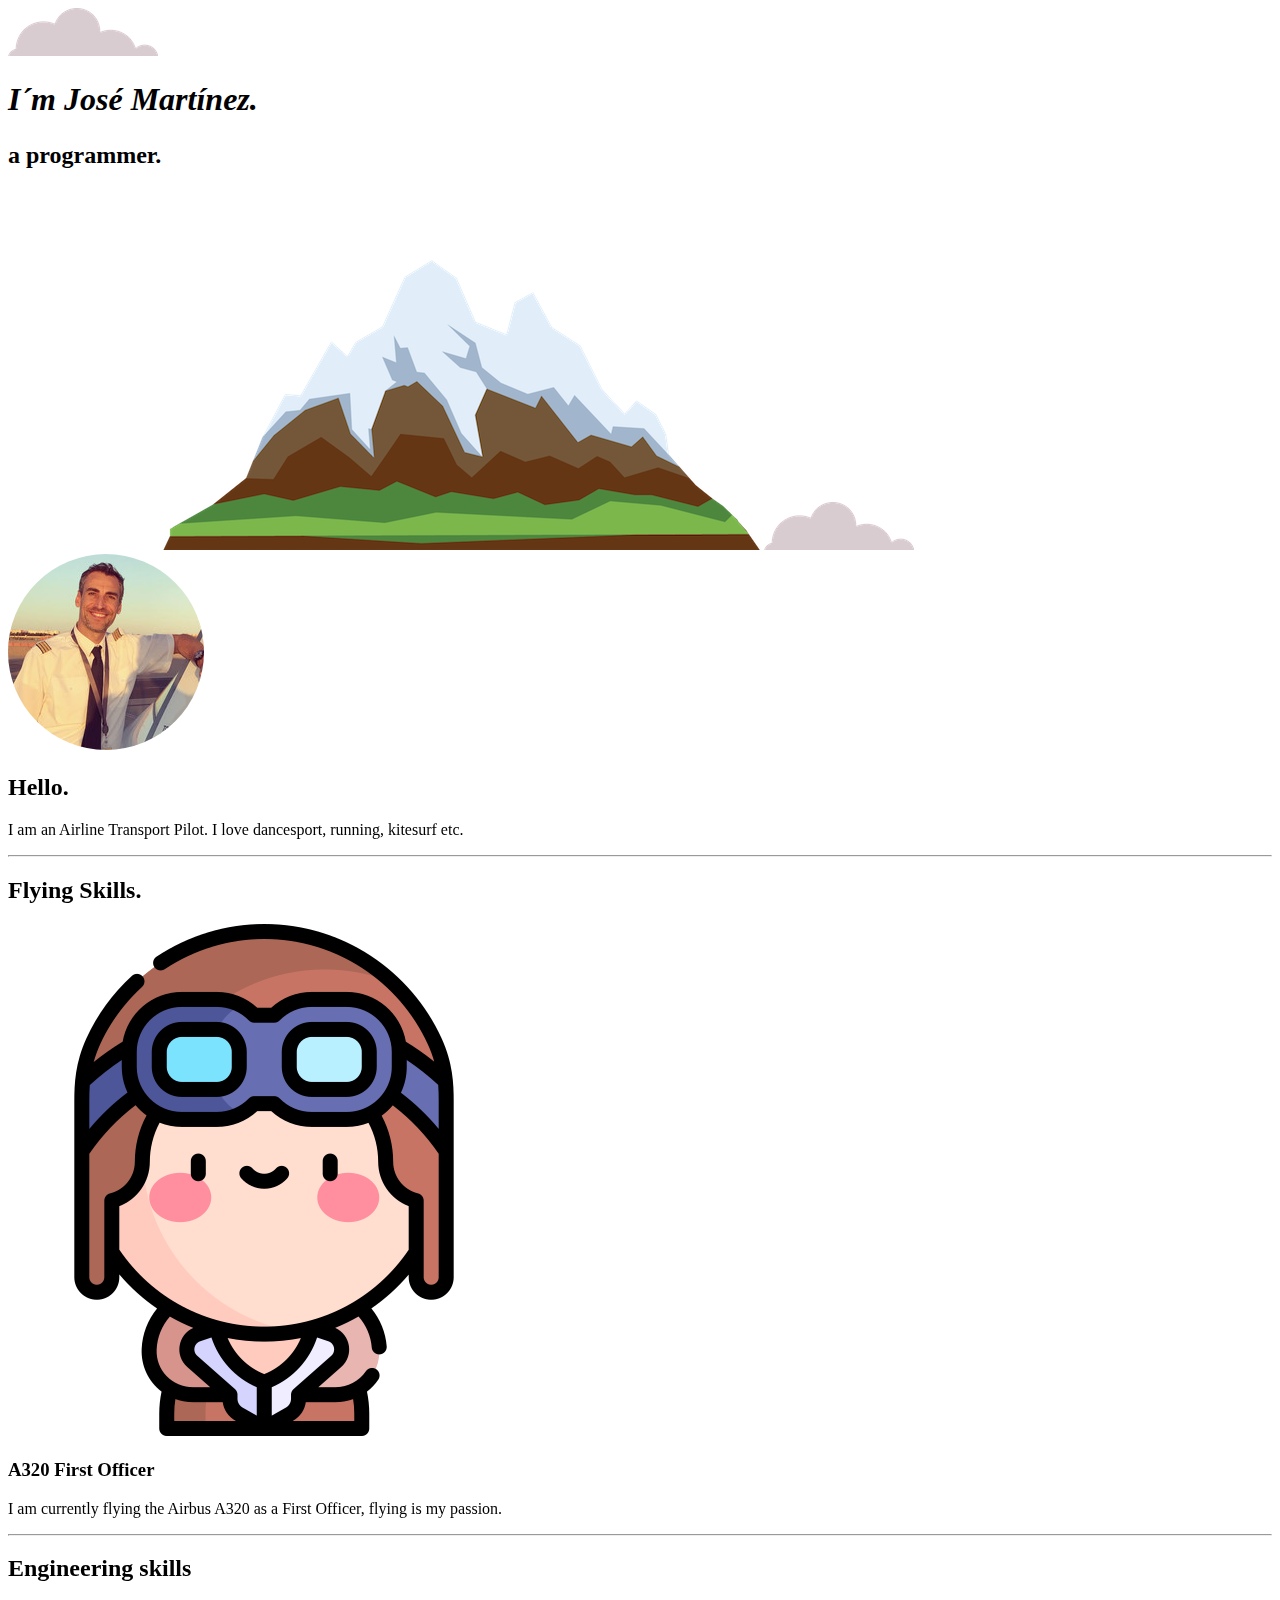
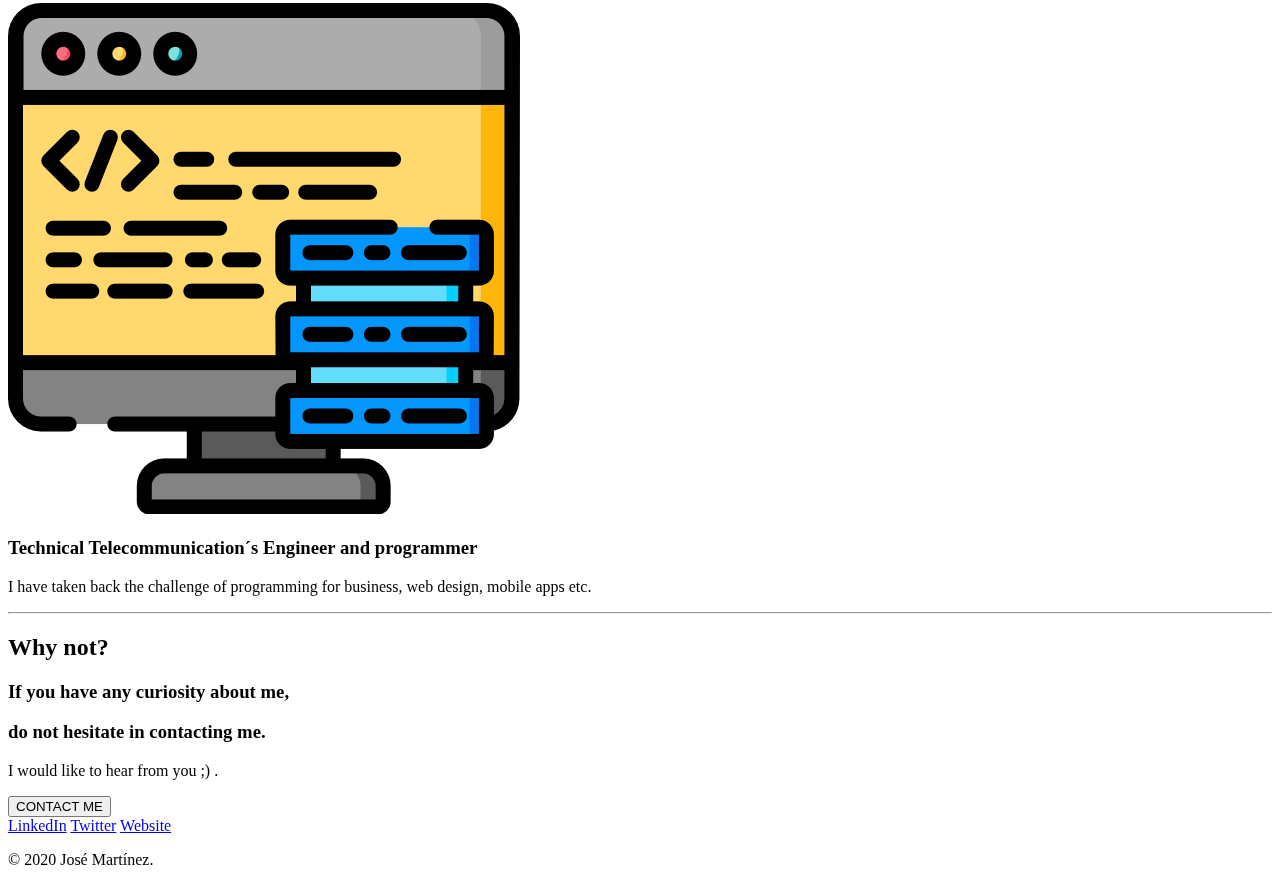
==== index.html @ cc7ec0a7 "Add files via upload" ====
<!DOCTYPE html>
<html lang="en" dir="ltr">

<head>
  <meta charset="utf-8">
  <meta name="personal website" content="Esta es la página web personal de José
  Martínez Gracia,
  Piloto de Línea Aérea e Ingeniero Técnico en Telecomunicaciones.">
  <title>🌟José Martínez Personal Site</title>
  <link rel="stylesheet" href="css/styles.css">
  <link rel="icon" href="images/favicon.ico">
  <link href="https://fonts.googleapis.com/css?family=Merriweather|Montserrat|Sacramento&display=swap" rel="stylesheet">
</head>

<body>

  <div class="top-container">
    <img class="top-cloud" src="images/cloud.png" alt="cloud-img">
    <h1><em>I´m José Martínez.</em>  </h1>
    <h2><p>a <span class="pro">pro</span>grammer.</p></h2>

    <iframe class="tcavion" src="https://giphy.com/embed/88irDCSo4nZB0B1zA4" width="150" height="150" frameBorder="0" allowFullScreen></iframe>
    <img class="bigmountain" src="images/mountain.png" alt="mountain-img">
    <img class="bottom-cloud" src="images/cloud.png" alt="cloud-img">
  </div>

  <div class="middle-container">
    <div class="profile">
      <img class="selfie" src="images/selfiecircle.png" alt="selfie jose martinez">
      <h2>Hello.</h2>
      <p class="descriptor">I am an Airline Transport Pilot. I love dancesport, running, kitesurf etc.</p>
    </div>

    <hr>

    <div class="skills">
      <h2>Flying Skills.</h2>
      <div class="skill-row">
        <img class="icon1" src="images/aviator.png" alt="icono piloto">
        <h3>A320 First Officer</h3>
        <p class="descriptor-aviation"> I am currently flying the Airbus A320 as a First Officer, flying is my passion.</p>
      </div>

      <hr>

      <h2>Engineering skills</h2>
      <div class="skill-row">

        <img class="icon2" src="images/web.png" alt="icono web">
        <h3>Technical Telecommunication´s Engineer and programmer</h3>
        <p class="descriptor-program">I have taken back the challenge of programming for business, web design, mobile apps etc.</p>
      </div>
    </div>

    <hr>

    <div class="contact-me">
      <h2>Why not?</h2>
      <h3>If you have any curiosity about me, </h3>
      <h3>do not hesitate in contacting me.</h3>
      <p class="descriptor-contact">I would like to hear from you ;) .</p>
    <button class="btn" href="mailto:jomargra@yahoo.es">CONTACT ME</button>

    </div>
  </div>


  <div class="bottom-container">
    <a class="footer-link" href="https://www.linkedin.com/in/jose-martinez-gracia-8852582b/">LinkedIn</a>
    <a class="footer-link" href="https://twitter.com/jomargra78">Twitter</a>
    <a class="footer-link" href="https://jomargra.github.io/cv/">Website</a>
    <p class="copyrighted">© 2020 José Martínez.</p>
  </div>



</body>

</html>
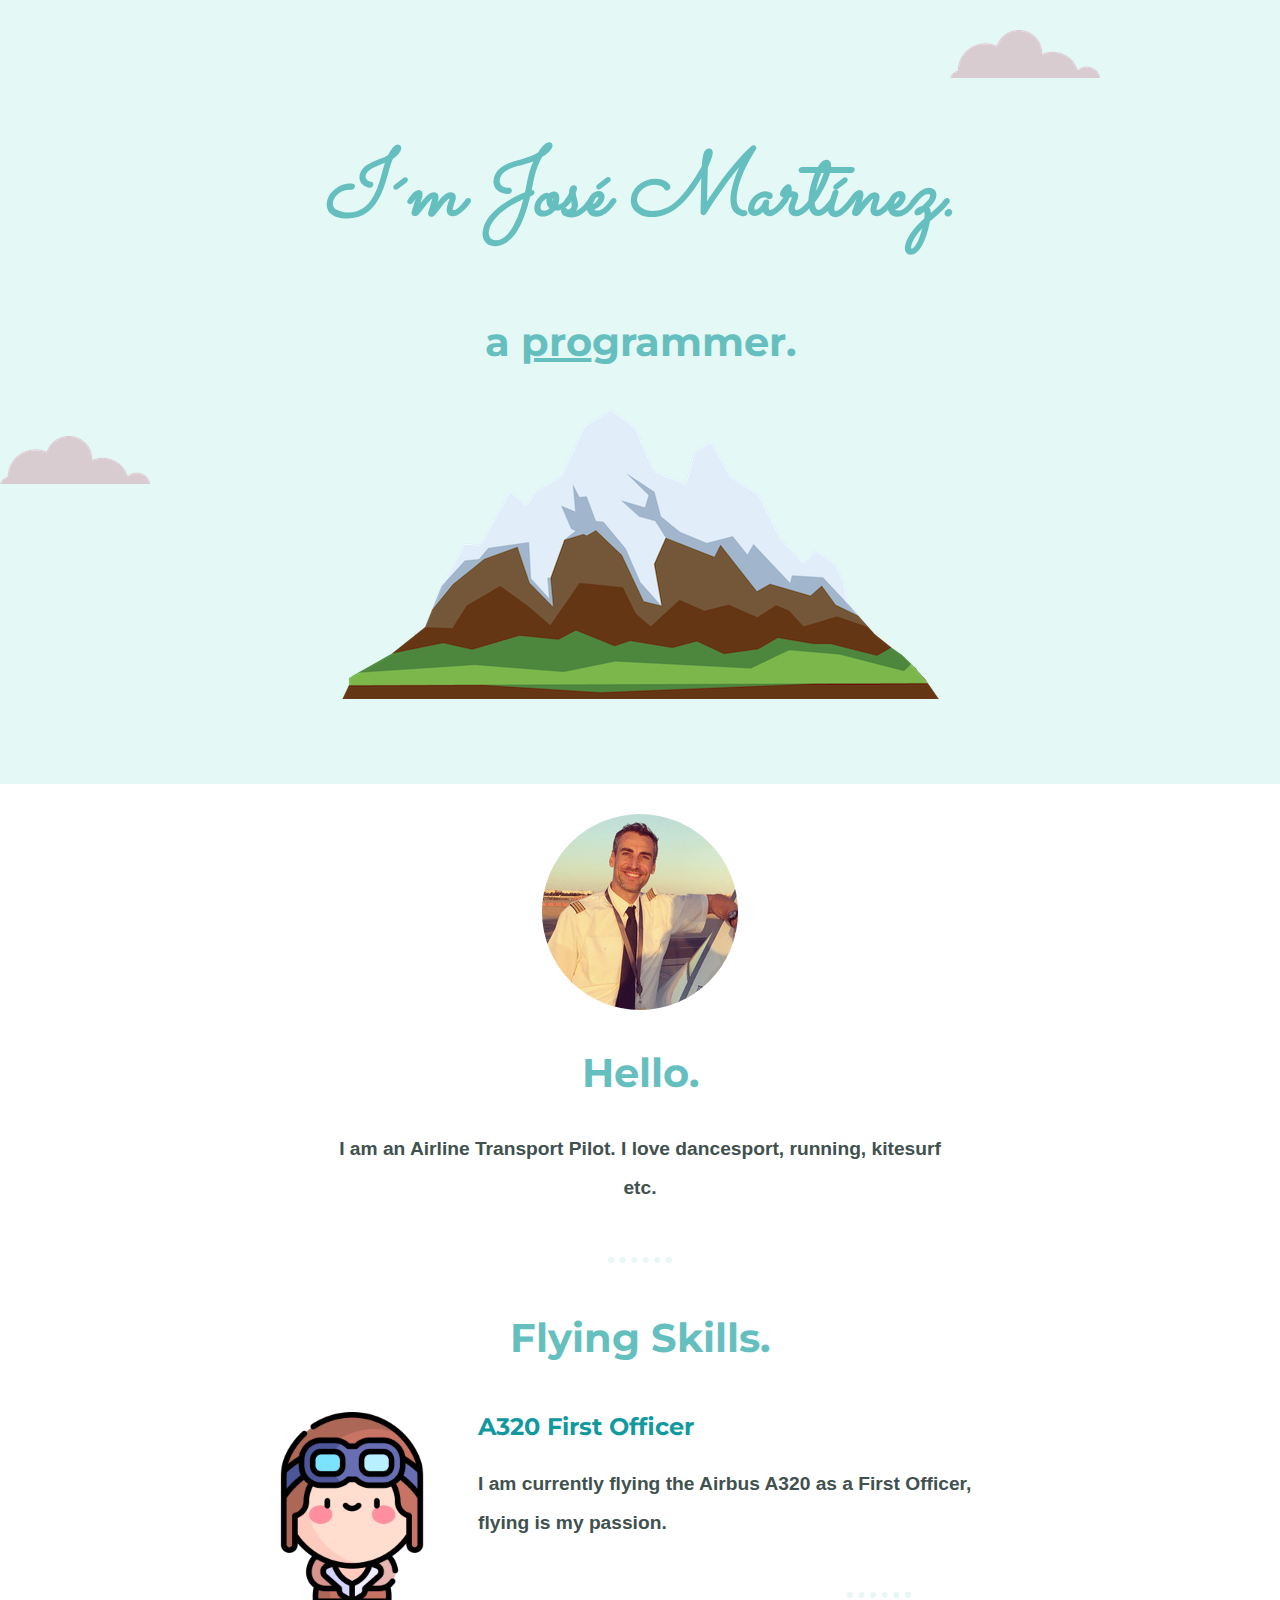
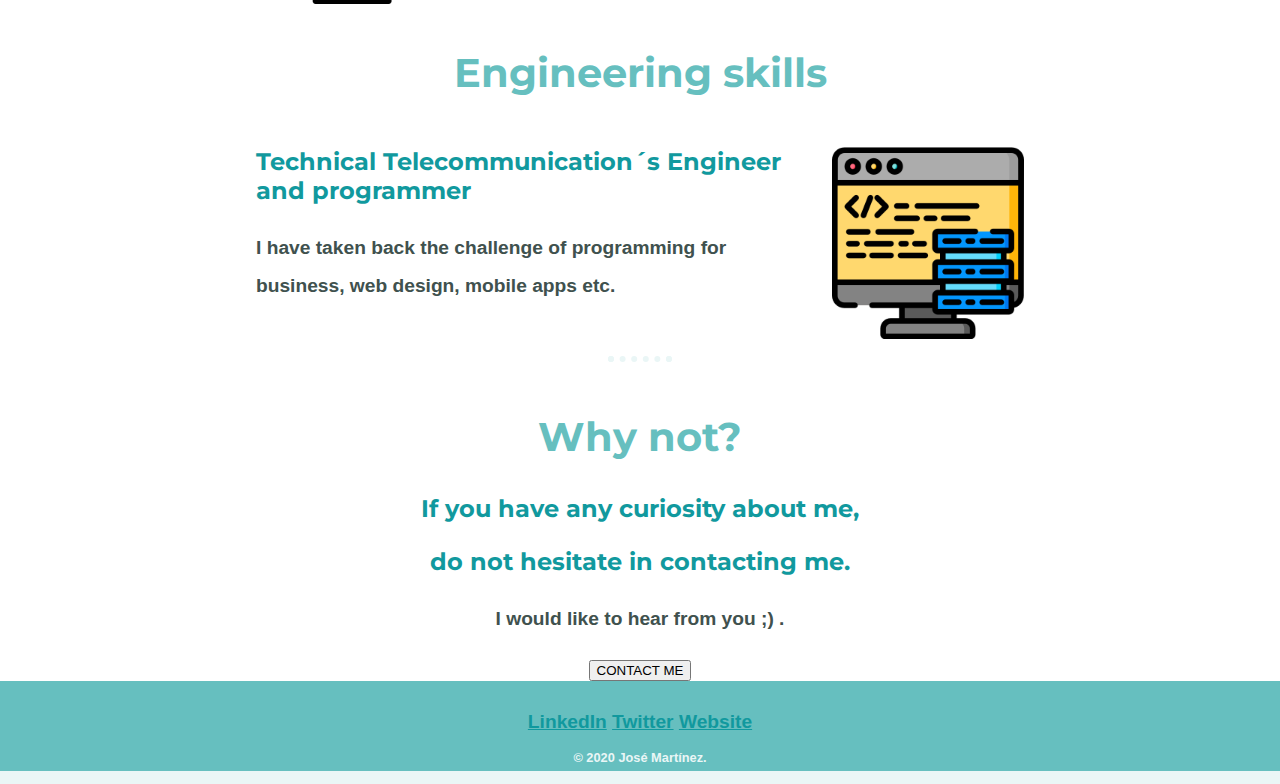
==== commit 6af0ee65: "Update index.html" ====
--- a/index.html
+++ b/index.html
@@ -7,7 +7,7 @@
   Martínez Gracia,
   Piloto de Línea Aérea e Ingeniero Técnico en Telecomunicaciones.">
   <title>🌟José Martínez Personal Site</title>
-  <link rel="stylesheet" href="css/styles.css">
+  <link rel="stylesheet" href="CSS/styles.css">
   <link rel="icon" href="images/favicon.ico">
   <link href="https://fonts.googleapis.com/css?family=Merriweather|Montserrat|Sacramento&display=swap" rel="stylesheet">
 </head>
--- a/CSS/styles.css
+++ b/CSS/styles.css
@@ -0,0 +1,175 @@
+/************************TAG SELECTORS**********************************/
+body {
+  color: #40514E;
+  margin: 0;
+  text-align: center;
+  background-color: #EAF6F6;
+  font-family: 'Merriweather', serif;
+  font-size: 1.2rem;
+  font-weight: bold;
+}
+
+h1 {
+  font-family: 'Sacramento', cursive;
+  font-size: 5.625rem;
+  margin: 30px auto 0 auto;
+  color: #66BFBF;
+}
+
+h2 {
+  font-family: 'Montserrat', sans-serif;
+  font-size: 2.5rem;
+  font-weight: bold;
+  color: #66BFBF;
+}
+
+h3 {
+  font-family: 'Montserrat', sans-serif;
+  font-size: 1.5rem;
+  font-weight: bold;
+  color: #11999E;
+}
+p{
+    line-height: 2;
+}
+.top-container {
+  background-color: #E4F9F5;
+  position: relative;
+  padding-top: 100px;
+  font-family: sans-serif;
+}
+
+.middle-container {
+  background-color: #FFFFFF;
+  position: relative;
+  padding-top: 0px;
+  padding-bottom: 0px;
+  font-family: sans-serif;
+}
+
+
+.bottom-container {
+  background-color: #66BFBF;
+  position: relative;
+  padding-top: 30px;
+  font-family: sans-serif;
+  color:#11999E;
+}
+.profile{
+  width: 50%;
+  margin: auto;
+
+}
+.selfie{
+  position: relative;
+  margin-top: 30px;
+}
+.bigmountain{
+position: relative;
+bottom: 80px;
+
+}
+
+
+.top-cloud {
+  position: absolute;
+  right: 180px;
+  top: 30px;
+}
+
+.bottom-cloud {
+  position: absolute;
+  left: 0;
+  bottom: 300px;
+}
+
+.tcavion {
+  position: absolute;
+  left: 100px;
+  bottom: 300px;
+}
+
+.icon1 {
+  width: 25%;
+  height: 25%;
+  float: left;
+  margin-right: 30px;
+}
+
+.icon2 {
+  width: 25%;
+  height: 25%;
+  float: right;
+  margin-left: 30px;
+}
+
+.skill-row {
+  width: 60%;
+  margin: 50px auto;
+  text-align: left;
+}
+
+
+.pro {
+  text-decoration: underline;
+}
+
+.footer-link {
+  color: #11999E;
+}
+.copyrighted{
+  color: #EAF6F6;
+  font-size: 0.8rem;
+}
+hr{
+  border: dotted #EAF6F6 6px;
+  border-bottom: none;
+  width: 4%;
+  margin: 50px auto;
+}
+
+
+.descriptor{
+  width:100%;
+  margin:auto;
+}
+
+.btn {
+   background: #11CDD4;
+   background-image: -webkit-linear-gradient(top, #11CDD4, #11999E);
+   background-image: -moz-linear-gradient(top, #11CDD4, #11999E);
+   background-image: -ms-linear-gradient(top, #11CDD4, #11999E);
+   background-image: -o-linear-gradient(top, #11CDD4, #11999E);
+   background-image: linear-gradient(to bottom, #11CDD4, #11999E);
+   -webkit-border-radius: 8px;
+   -moz-border-radius: 8px;
+   border-radius: 8px;
+   color: #FFFFFF;
+   font-family: Open Sans;
+   font-size: 20px;
+   font-weight: 100;
+   padding: 11px;
+   box-shadow: 1px 1px 20px 0px #000000;
+   -webkit-box-shadow: 1px 1px 20px 0px #000000;
+   -moz-box-shadow: 1px 1px 20px 0px #000000;
+   text-shadow: 1px 1px 20px #000000;
+   border: solid #337FED 1px;
+   text-decoration: none;
+   display: inline-block;
+   cursor: pointer;
+   text-align: center;
+}
+
+.btn:hover {
+   border: solid #337FED 1px;
+   background: #30E3CB;
+   background-image: -webkit-linear-gradient(top, #30E3CB, #2BC4AD);
+   background-image: -moz-linear-gradient(top, #30E3CB, #2BC4AD);
+   background-image: -ms-linear-gradient(top, #30E3CB, #2BC4AD);
+   background-image: -o-linear-gradient(top, #30E3CB, #2BC4AD);
+   background-image: linear-gradient(to bottom, #30E3CB, #2BC4AD);
+   -webkit-border-radius: 8px;
+   -moz-border-radius: 8px;
+   border-radius: 8px;
+   text-decoration: none;
+}
